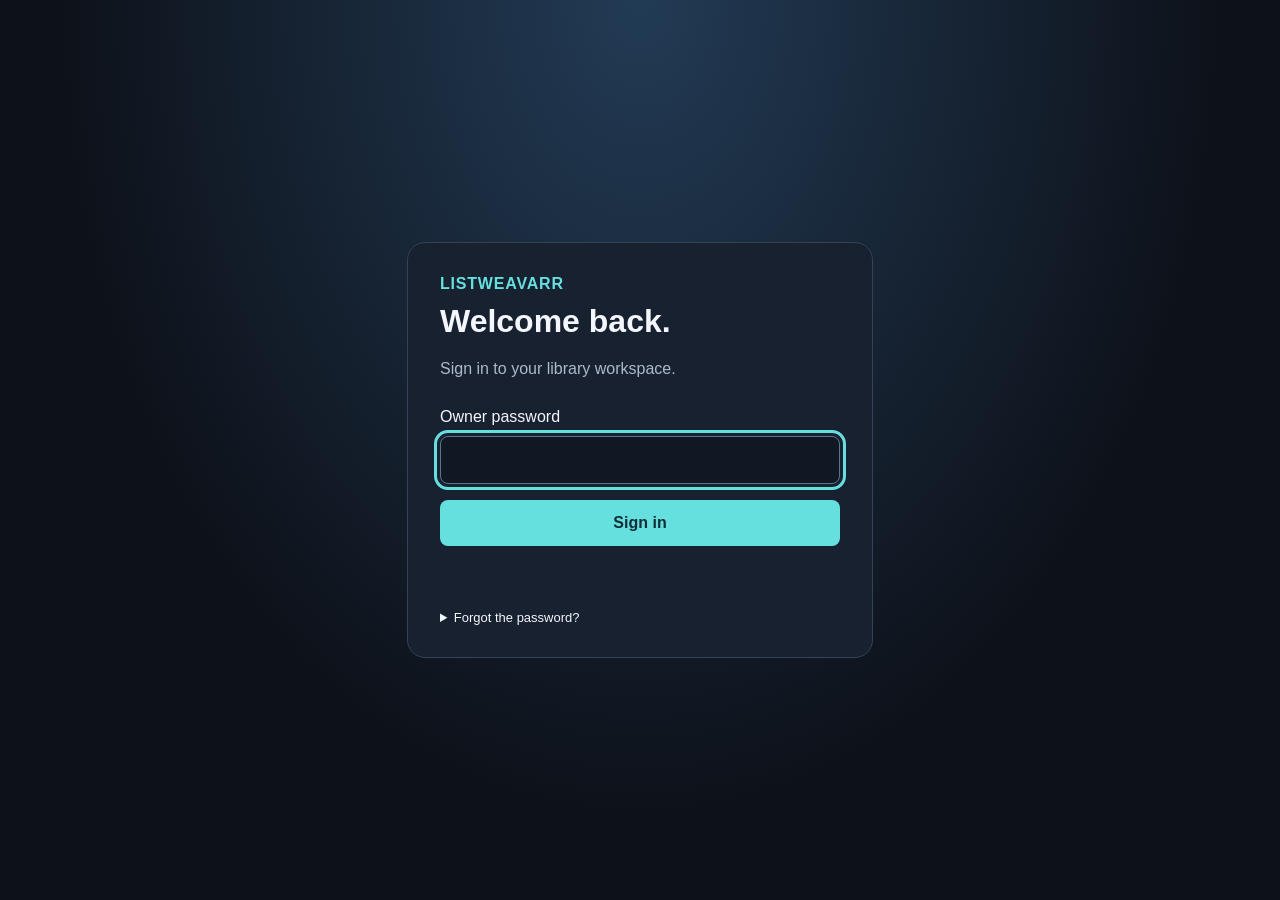
==== web/sign-in.html @ cae94a16 "Add optional single-owner sign-in with persistent revocable sessions" ====
<!doctype html>
<html lang="en">
  <head>
    <meta charset="utf-8" />
    <meta name="viewport" content="width=device-width, initial-scale=1" />
    <title>Sign in ? Listweavarr</title>
    <style>
      :root {
        color-scheme: dark;
        font-family: 'Segoe UI', sans-serif;
        background: #0d1119;
        color: #f3f6fc;
      }
      body {
        margin: 0;
        min-height: 100vh;
        display: grid;
        place-items: center;
        background: radial-gradient(ellipse at top, #223b55, transparent 65%);
      }
      main {
        width: min(400px, calc(100vw - 72px));
        padding: 32px;
        background: #182130;
        border: 1px solid #344157;
        border-radius: 18px;
      }
      h1 {
        font-size: 32px;
        margin: 10px 0;
      }
      p {
        color: #adb9cc;
        line-height: 1.6;
      }
      .brand {
        color: #66e0df;
        font-weight: 700;
        letter-spacing: 0.05em;
      }
      label {
        display: block;
        margin-top: 26px;
      }
      input,
      button {
        box-sizing: border-box;
        width: 100%;
        padding: 14px;
        border-radius: 8px;
        font: inherit;
      }
      input {
        margin: 10px 0 16px;
        background: #101824;
        border: 1px solid #61728b;
        color: #fff;
      }
      button {
        background: #66e0df;
        color: #102e38;
        border: 0;
        font-weight: 700;
        cursor: pointer;
      }
      button:disabled {
        opacity: 0.5;
      }
      details {
        font-size: 13px;
        margin-top: 24px;
      }
      #status {
        min-height: 24px;
      }
      input:focus-visible,
      button:focus-visible,
      summary:focus-visible {
        outline: 3px solid #66e0df;
        outline-offset: 3px;
      }
    </style>
  </head>
  <body>
    <main>
      <span class="brand">LISTWEAVARR</span>
      <h1>Welcome back.</h1>
      <p>Sign in to your library workspace.</p>
      <form id="sign-in">
        <label for="password">Owner password</label
        ><input
          id="password"
          type="password"
          autocomplete="current-password"
          required
          maxlength="1024"
          autofocus
        /><button id="submit" type="submit">Sign in</button>
        <p id="status" role="status" aria-live="polite"></p>
      </form>
      <details>
        <summary>Forgot the password?</summary>
        <p>
          The installation owner can replace the password in the configured owner password file,
          then restart Listweavarr. This signs all devices out and preserves lists, integrations and
          library data.
        </p>
      </details>
    </main>
    <script src="/sign-in.js"></script>
  </body>
</html>
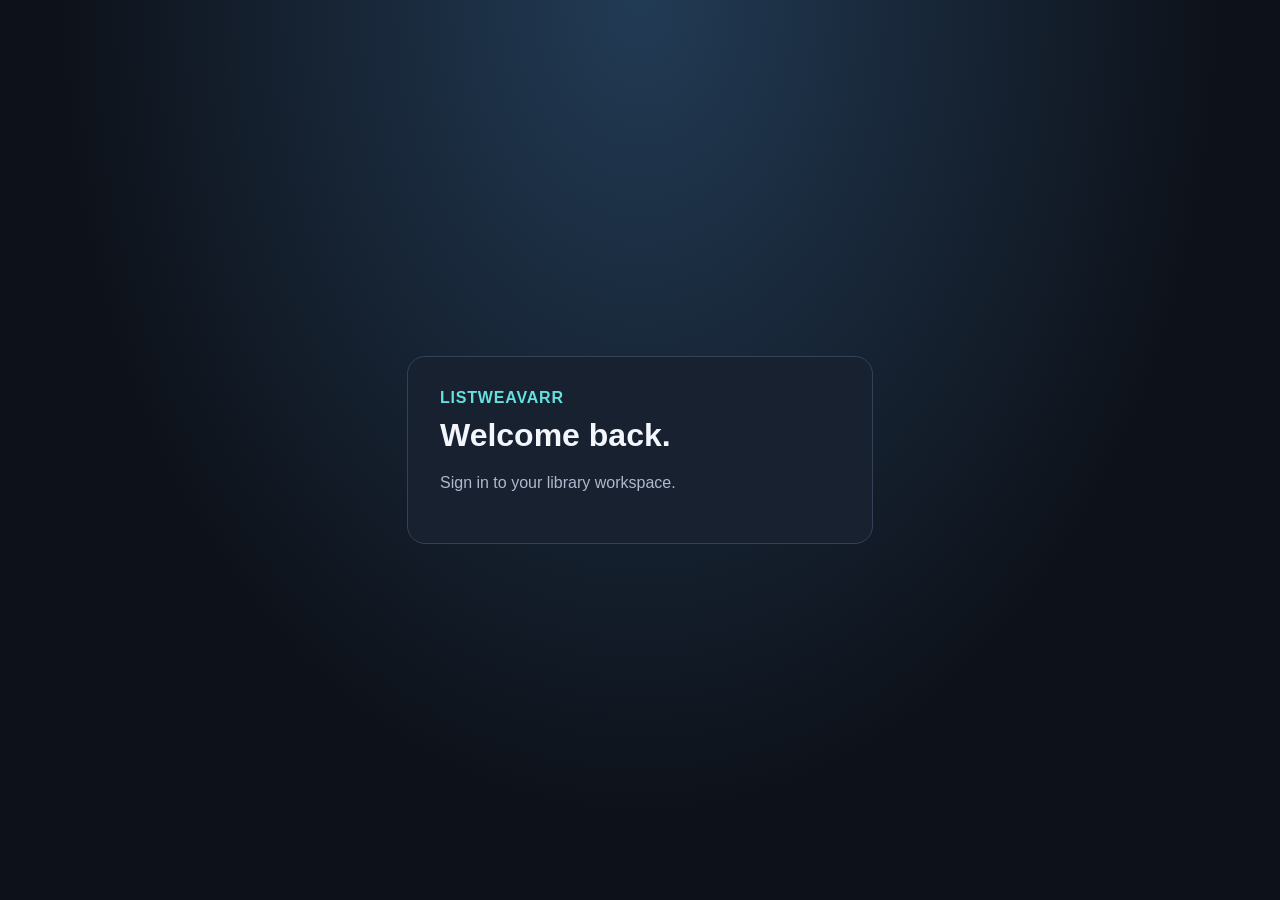
==== commit 0734bde8: "Add verified Plex Home sign-in and private household workspaces" ====
--- a/web/sign-in.html
+++ b/web/sign-in.html
@@ -3,7 +3,7 @@
   <head>
     <meta charset="utf-8" />
     <meta name="viewport" content="width=device-width, initial-scale=1" />
-    <title>Sign in ? Listweavarr</title>
+    <title>Sign in &middot; Listweavarr</title>
     <style>
       :root {
         color-scheme: dark;
@@ -70,6 +70,21 @@
         font-size: 13px;
         margin-top: 24px;
       }
+      a {
+        color: #66e0df;
+      }
+      #profile-choices {
+        display: grid;
+        gap: 10px;
+      }
+      #profile-choices button {
+        background: #263c51;
+        color: #f3f6fc;
+        border: 1px solid #61728b;
+      }
+      [hidden] {
+        display: none !important;
+      }
       #status {
         min-height: 24px;
       }
@@ -86,7 +101,38 @@
       <span class="brand">LISTWEAVARR</span>
       <h1>Welcome back.</h1>
       <p>Sign in to your library workspace.</p>
-      <form id="sign-in">
+      <section id="plex-sign-in" hidden>
+        <button id="plex-start" type="button">Sign in with Plex</button>
+        <p>
+          <a
+            id="plex-link"
+            href="https://app.plex.tv/"
+            target="_blank"
+            rel="noopener noreferrer"
+            hidden
+            >Continue on Plex</a
+          >
+        </p>
+        <button id="plex-check" type="button" hidden>Check sign-in</button>
+      </section>
+      <section id="home-profiles" hidden aria-label="Plex Home profiles">
+        <h2>Who is watching?</h2>
+        <div id="profile-choices"></div>
+        <form id="profile-pin-form" hidden>
+          <label id="profile-pin-label" for="profile-pin">Profile PIN</label>
+          <input
+            id="profile-pin"
+            type="password"
+            inputmode="numeric"
+            autocomplete="off"
+            maxlength="12"
+          />
+          <button id="profile-submit" type="submit">Use this profile</button>
+        </form>
+        <p>Personal watch history, taste and lists follow the selected profile.</p>
+      </section>
+      <p id="plex-status" role="status" aria-live="polite"></p>
+      <form id="sign-in" hidden>
         <label for="password">Owner password</label
         ><input
           id="password"
@@ -98,7 +144,7 @@
         /><button id="submit" type="submit">Sign in</button>
         <p id="status" role="status" aria-live="polite"></p>
       </form>
-      <details>
+      <details id="password-recovery" hidden>
         <summary>Forgot the password?</summary>
         <p>
           The installation owner can replace the password in the configured owner password file,
